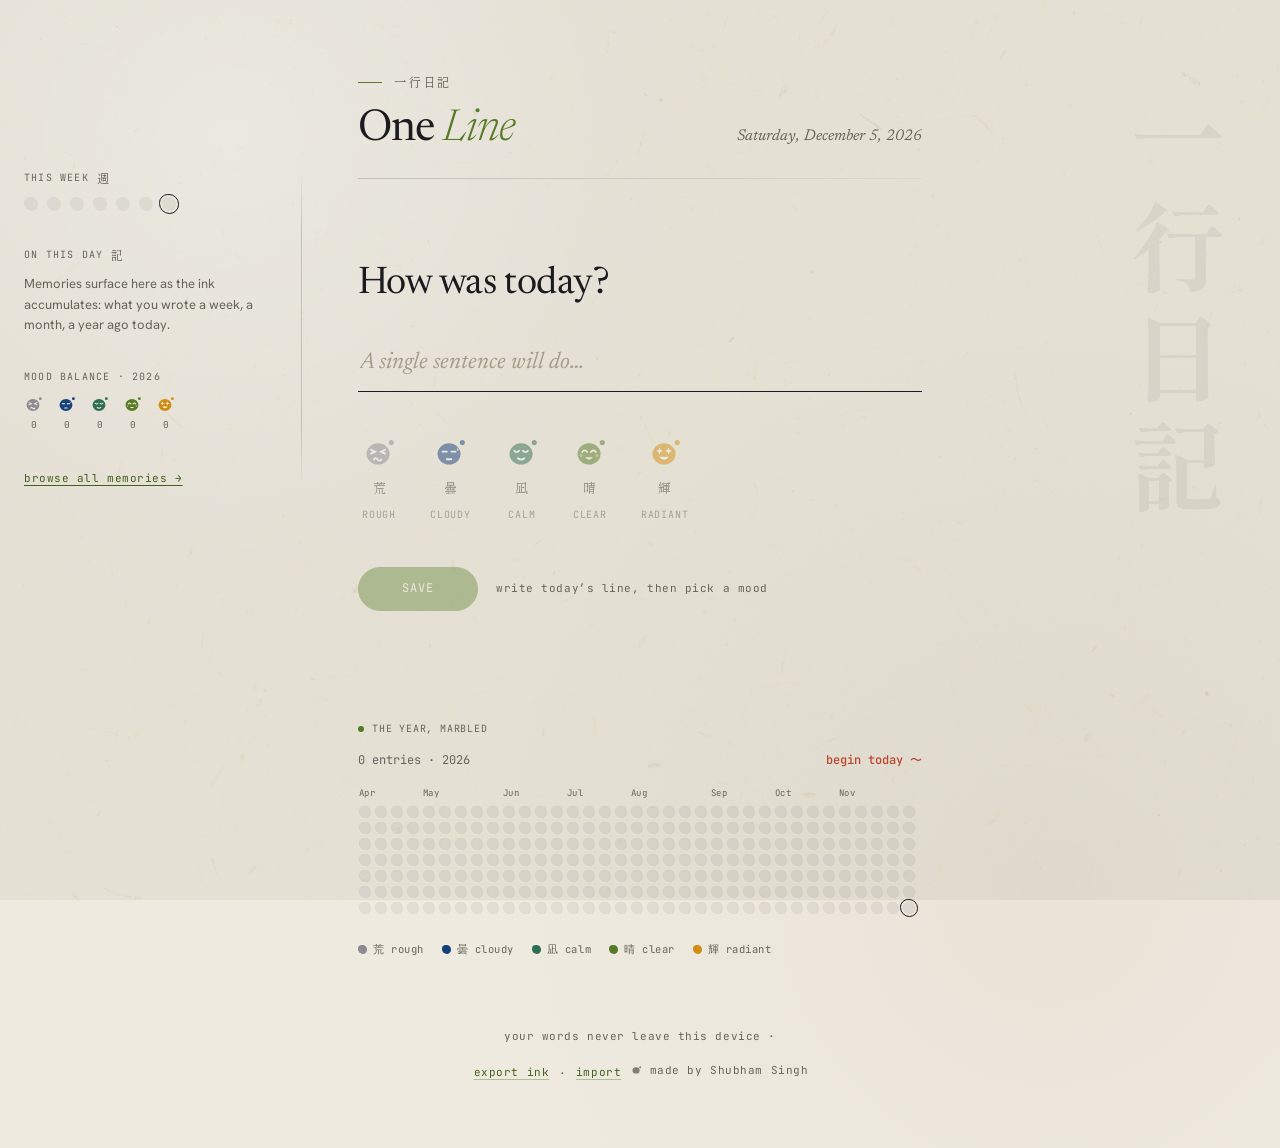
==== index.html @ 4252473b "One Line: a local-first one-sentence-a-day journal A single line and a mood per day, stored entirely" ====
<!DOCTYPE html>
<html lang="en">
<head>
<meta charset="UTF-8">
<meta name="viewport" content="width=device-width, initial-scale=1.0">
<title>One Line · 一行日記</title>
<meta name="description" content="A local-first one-sentence-a-day journal. Your words never leave this device.">
<link rel="icon" href='data:image/svg+xml,<svg xmlns="http://www.w3.org/2000/svg" viewBox="0 0 32 32"><ellipse cx="13.5" cy="17" rx="9.4" ry="8.6" fill="%231a1a1f"/><circle cx="24.5" cy="8.6" r="2.6" fill="%231a1a1f"/></svg>'>
<link rel="preconnect" href="https://fonts.googleapis.com">
<link href="https://fonts.googleapis.com/css2?family=Newsreader:ital,opsz,wght@0,6..72,300..600;1,6..72,300..600&family=Hanken+Grotesk:ital,wght@0,300..700;1,300..700&family=JetBrains+Mono:wght@400..600&display=swap" rel="stylesheet">
<link href="https://fonts.googleapis.com/css2?family=Shippori+Mincho:wght@700&text=%E4%B8%80%E8%A1%8C%E6%97%A5%E8%A8%98%E8%8D%92%E6%9B%87%E5%87%AA%E6%99%B4%E8%BC%9D&display=swap" rel="stylesheet">
<link rel="stylesheet" href="styles.css?v=5">
</head>
<body>

<div class="kanji-motif" aria-hidden="true">一行日記</div>

<main class="column">
  <div class="eyebrow"><span class="jp">一行日記</span></div>
  <div class="masthead">
    <h1 class="title">One <span class="accent">Line</span></h1>
    <div class="date" id="today-date"></div>
  </div>
  <div class="rule"></div>

  <section class="composer">
    <label class="prompt" for="entry">How was today?</label>
    <input class="entry" id="entry" maxlength="240" autocomplete="off" spellcheck="true"
           placeholder="A single sentence will do…">

    <div class="moods" id="moods" role="radiogroup" aria-label="Mood for today"></div>

    <div class="actions">
      <button class="save-btn" id="save-btn" type="button" disabled>Save</button>
      <span class="hint" id="hint">write today’s line, then pick a mood</span>
      <span class="counter" id="counter" aria-hidden="true">0 / 240</span>
    </div>

    <div class="flash today-saved" id="today-saved" hidden>
      <div class="when" id="today-saved-when"></div>
      <div class="text" id="today-saved-text"></div>
      <div>
        <button class="linklike" id="edit-today-btn" type="button">edit</button>
        <button class="linklike" id="remove-today-btn" type="button">remove</button>
      </div>
    </div>
  </section>

  <!-- Margin notes: fixed in the left margin on wide screens,
       flowing here between composer and year map on narrow ones. -->
  <aside class="margin" aria-label="Notebook margin">
    <section class="m-week">
      <div class="m-title">This week <span class="jp">週</span></div>
      <div class="week-line" id="week"></div>
    </section>

    <section class="m-flash">
      <div class="m-title">On this day <span class="jp">記</span></div>
      <div id="flashes"></div>
    </section>

    <section class="m-balance">
      <div class="m-title" id="balance-title">Mood balance</div>
      <div class="balance-line" id="balance"></div>
    </section>

    <section class="m-link">
      <a class="rail-link" href="memories.html">browse all memories →</a>
    </section>
  </aside>

  <section class="year-map">
    <div class="section-label"><span class="dot"></span> The year, marbled</div>
    <div class="stats">
      <span id="stat-entries"></span>
      <span class="streak" id="stat-streak"></span>
    </div>
    <div class="heatmap-scroll" id="heatmap-scroll">
      <div class="month-row" id="month-row" aria-hidden="true"></div>
      <div class="heatmap" id="heatmap"></div>
    </div>
    <div class="legend" id="legend"></div>
    <div class="flash day-detail" id="day-detail" hidden>
      <button class="detail-close" id="detail-close" aria-label="Close">×</button>
      <div class="when" id="detail-when"></div>
      <div class="text" id="detail-text"></div>
    </div>
  </section>

  <footer class="footer-note">
    your words never leave this device ·
    <button class="linklike" id="export-btn">export ink</button> ·
    <button class="linklike" id="import-btn">import</button>
    <input type="file" id="import-file" accept="application/json" hidden>
    <a class="byline" href="https://shusingh.github.io/" target="_blank" rel="noreferrer">
      <svg viewBox="0 0 32 32" aria-hidden="true"><ellipse cx="13.5" cy="17" rx="9.4" ry="8.6"/><circle cx="24.5" cy="8.6" r="2.6"/></svg>
      made by Shubham Singh
    </a>
  </footer>
</main>

<script src="shared.js?v=5"></script>
<script src="app.js?v=5"></script>
</body>
</html>
---- styles.css ----
:root {
  /* Suminagashi paper and traditional ink accents (shared with shusingh.github.io). */
  --paper: #efeae0;
  --sumi: #1a1a1f;
  --ai: #16407a;
  --shu: #c0432e;
  --matsuba: #2e6e52;
  --matcha: #567a26;
  --yamabuki: #cf8d12;
  --line: rgba(26, 26, 31, 0.18);
  --bg-elevated: #f7f3eb;
  --bg-elevated-2: #e6dfd3;
  --border: rgba(26, 26, 31, 0.1);
  --text-primary: var(--sumi);
  --text-secondary: #3a3833;
  --text-tertiary: #67635b;
  --accent: var(--matcha);
  --accent-strong: #435f1d;
  --font-display: 'Newsreader', Georgia, serif;
  --font-body: 'Hanken Grotesk', -apple-system, system-ui, sans-serif;
  --font-mono: 'JetBrains Mono', ui-monospace, monospace;
  --font-jp: 'Shippori Mincho', 'Hiragino Mincho ProN', 'Yu Mincho', serif;
  --mood1: #8d8a92;
  --mood2: var(--ai);
  --mood3: var(--matsuba);
  --mood4: var(--matcha);
  --mood5: var(--yamabuki);
}

* { margin: 0; padding: 0; box-sizing: border-box; }

body {
  min-height: 100vh;
  background:
    radial-gradient(circle at 18% 12%, rgba(255, 255, 255, 0.42), transparent 34%),
    radial-gradient(circle at 82% 78%, rgba(112, 88, 53, 0.045), transparent 42%),
    var(--paper);
  color: var(--text-primary);
  font-family: var(--font-body);
  font-size: 16px;
  line-height: 1.6;
  -webkit-font-smoothing: antialiased;
  overflow-x: hidden;
  position: relative;
}

/* Washi paper fibres, lifted and softened so the darkest specks don't read as dirt. */
body::before {
  content: '';
  position: fixed;
  inset: 0;
  background: url('paper-texture.jpg') center / cover no-repeat;
  opacity: 0.42;
  pointer-events: none;
  z-index: 1;
  mix-blend-mode: multiply;
  filter: brightness(1.12) contrast(0.8) saturate(0.68) blur(0.3px);
}

.kanji-motif {
  position: fixed;
  top: 90px;
  right: 26px;
  writing-mode: vertical-rl;
  font-family: var(--font-jp);
  font-weight: 700;
  font-size: clamp(56px, 8vw, 96px);
  letter-spacing: 0.14em;
  color: rgba(26, 26, 31, 0.055);
  pointer-events: none;
  user-select: none;
  z-index: 0;
}

@media (max-width: 760px) {
  .kanji-motif { display: none; }
}

::selection { background: rgba(86, 122, 38, 0.85); color: #f7f2e6; }

button { font: inherit; -webkit-tap-highlight-color: transparent; }

button:focus-visible,
input:focus-visible,
a:focus-visible {
  outline: 2px solid var(--accent);
  outline-offset: 3px;
}
.entry:focus-visible, .search:focus-visible { outline: none; }

/* ================= Layout: centred sheet + margin notes ================= */

.column {
  position: relative;
  z-index: 2;
  max-width: 620px;
  margin: 0 auto;
  padding: 72px 28px 64px;
}

/* The margin column lives in the left margin on wide screens (fixed, so the
   sheet stays truly centred and never fights it for attention) and flows
   inline between the composer and the year map on narrow ones. */
.margin {
  display: grid;
  gap: 34px;
  align-content: start;
  font-size: 14px;
}

.m-title {
  font-family: var(--font-mono);
  font-size: 10px;
  letter-spacing: 0.12em;
  text-transform: uppercase;
  color: var(--text-tertiary);
  margin-bottom: 10px;
  display: flex;
  align-items: center;
  gap: 8px;
}
.m-title .jp { font-family: var(--font-jp); font-size: 12px; letter-spacing: 0.1em; }

.week-line { display: flex; gap: 9px; align-items: center; }
.week-line i {
  width: 14px;
  height: 14px;
  border-radius: 50% 60% 55% 65%;
  background: rgba(26, 26, 31, 0.06);
}
.week-line i.today { outline: 1.5px solid var(--sumi); outline-offset: 2px; }

.quote {
  font-family: var(--font-display);
  font-style: italic;
  font-size: 15px;
  line-height: 1.5;
  color: var(--text-secondary);
}
.m-when {
  margin-top: 4px;
  font-family: var(--font-mono);
  font-size: 9.5px;
  letter-spacing: 0.1em;
  text-transform: uppercase;
  color: var(--text-tertiary);
  display: flex;
  gap: 7px;
  align-items: center;
}
.m-when svg { width: 13px; height: 13px; flex: none; }
.m-entry + .m-entry { margin-top: 16px; }
.m-empty {
  font-size: 13px;
  line-height: 1.55;
  color: var(--text-tertiary);
}

.balance-line { display: flex; gap: 14px; flex-wrap: wrap; }
.balance-line > span {
  display: grid;
  justify-items: center;
  gap: 3px;
  font-family: var(--font-mono);
  font-size: 9.5px;
  color: var(--text-tertiary);
}
.balance-line svg { width: 19px; height: 19px; }

.rail-link {
  display: inline-flex;
  color: var(--accent-strong);
  font-family: var(--font-mono);
  font-size: 11px;
  letter-spacing: 0.05em;
  text-decoration: underline;
  text-underline-offset: 3px;
}

@media (min-width: 1150px) {
  .margin {
    position: fixed;
    top: 168px;
    left: max(24px, calc(50vw - 618px));
    width: 240px;
    z-index: 2;
  }
  /* A hairline that fades at both ends separates margin from sheet. */
  .margin::after {
    content: '';
    position: absolute;
    top: 4px;
    bottom: 4px;
    right: -38px;
    width: 1px;
    background: linear-gradient(180deg, transparent, var(--line) 18%, var(--line) 82%, transparent);
  }
}

@media (max-width: 1149.98px) {
  .margin {
    margin-top: 84px;
    grid-template-columns: 1fr auto;
    gap: 28px 32px;
    align-items: start;
  }
  .m-flash { grid-column: 1 / -1; }
  .m-link { grid-column: 1 / -1; }
}

/* ================= Header ================= */

.eyebrow {
  font-family: var(--font-mono);
  font-size: 12.5px;
  letter-spacing: 0.05em;
  color: var(--accent);
  display: flex;
  align-items: center;
  gap: 12px;
  margin-bottom: 16px;
}
.eyebrow::before { content: ''; width: 24px; height: 1px; background: var(--accent); }
.eyebrow .jp { color: var(--text-tertiary); font-family: var(--font-jp); letter-spacing: 0.1em; }

.masthead {
  display: flex;
  align-items: baseline;
  justify-content: space-between;
  gap: 16px;
  flex-wrap: wrap;
}
.title {
  font-family: var(--font-display);
  font-weight: 400;
  font-size: clamp(38px, 5.4vw, 44px);
  line-height: 1;
  letter-spacing: -0.02em;
}
.title .accent { font-style: italic; font-weight: 300; color: var(--accent); }
.date {
  font-family: var(--font-display);
  font-style: italic;
  font-size: 15.5px;
  color: var(--text-tertiary);
  white-space: nowrap;
}

.rule {
  height: 1px;
  background: linear-gradient(90deg, var(--line), rgba(26, 26, 31, 0.04));
  margin: 26px 0 0;
}

/* ================= Composer: the room's centrepiece ================= */

.composer { margin-top: 84px; }

.prompt {
  display: block;
  font-family: var(--font-display);
  font-weight: 400;
  font-size: clamp(30px, 4.6vw, 38px);
  line-height: 1.12;
  letter-spacing: -0.015em;
  margin-bottom: 34px;
}

.entry {
  width: 100%;
  border: none;
  border-bottom: 1.5px solid var(--line);
  background: transparent;
  font-family: var(--font-display);
  font-style: italic;
  font-size: 23px;
  line-height: 1.45;
  color: var(--text-primary);
  padding: 6px 2px 12px;
  outline: none;
  transition: border-color 0.25s ease;
}
.entry::placeholder { color: #a49b8a; }
.entry:focus { border-color: var(--sumi); }

.moods { display: flex; gap: 26px; margin-top: 40px; align-items: flex-end; flex-wrap: wrap; }

.moods button {
  background: none;
  border: none;
  cursor: pointer;
  display: grid;
  justify-items: center;
  gap: 8px;
  padding: 4px;
  opacity: 0.5;
  transform: scale(1);
  transition: all 0.2s cubic-bezier(0.34, 1.56, 0.64, 1);
}
.moods button:hover { opacity: 0.85; transform: scale(1.07); }
.moods button.sel { opacity: 1; transform: scale(1.13); }
.moods button svg { width: 34px; height: 34px; }
.moods .jp-name { font-family: var(--font-jp); font-size: 13px; color: var(--text-secondary); }
.moods .name {
  font-family: var(--font-mono);
  font-size: 10px;
  letter-spacing: 0.08em;
  text-transform: uppercase;
  color: var(--text-tertiary);
}
.moods button.sel .name { color: var(--text-primary); }

/* A saved mood blooms briefly, like ink meeting water. */
@keyframes bloom {
  0% { transform: scale(1.13); }
  45% { transform: scale(1.42); }
  100% { transform: scale(1.13); }
}
.moods button.bloom svg { animation: bloom 0.45s ease; }

.actions { display: flex; align-items: center; gap: 18px; margin-top: 40px; }
.save-btn {
  min-width: 120px;
  min-height: 44px;
  border: 1px solid var(--accent);
  border-radius: 999px;
  background: var(--accent);
  color: #f7f2e6;
  cursor: pointer;
  font-family: var(--font-mono);
  font-size: 12px;
  letter-spacing: 0.1em;
  text-transform: uppercase;
  transition: background 0.2s ease, opacity 0.2s ease, transform 0.2s ease;
}
.save-btn:hover:not(:disabled) { background: var(--accent-strong); transform: translateY(-1px); }
.save-btn:disabled { opacity: 0.38; cursor: default; }

.hint {
  font-family: var(--font-mono);
  font-size: 11px;
  letter-spacing: 0.05em;
  color: var(--text-tertiary);
  user-select: none;
  transition: color 0.3s ease;
}
.hint.saved { color: var(--accent-strong); }

.counter {
  font-family: var(--font-mono);
  font-size: 11px;
  color: var(--text-tertiary);
  margin-left: auto;
  visibility: hidden;
}
.counter.show { visibility: visible; }
.counter.near { color: var(--shu); }

/* ================= Cards ================= */

.flash {
  background: var(--bg-elevated);
  border: 1px solid var(--border);
  border-radius: 8px;
  padding: 16px 18px;
  position: relative;
}
.flash + .flash { margin-top: 10px; }
.flash .when {
  font-family: var(--font-mono);
  font-size: 10px;
  letter-spacing: 0.08em;
  text-transform: uppercase;
  color: var(--text-tertiary);
  margin-bottom: 7px;
  display: flex;
  align-items: center;
  gap: 8px;
}
.flash .when svg { width: 15px; height: 15px; flex: none; }
.flash .mood-dot {
  width: 7px;
  height: 7px;
  border-radius: 50% 60% 55% 50%;
  display: inline-block;
  flex-shrink: 0;
}
.flash .text {
  font-family: var(--font-display);
  font-style: italic;
  font-size: 16.5px;
  color: var(--text-primary);
}
.flash .text::before { content: '\201C'; color: var(--text-tertiary); }
.flash .text::after { content: '\201D'; color: var(--text-tertiary); }
.flash.empty-note .text::before, .flash.empty-note .text::after { content: ''; }
.flash.empty-note .text { color: var(--text-tertiary); font-size: 14px; font-style: normal; font-family: var(--font-body); }

.today-saved { margin-top: 46px; background: rgba(247, 243, 235, 0.74); }
.today-saved .text { font-size: 17px; }
.today-saved .linklike { margin-top: 12px; margin-right: 14px; padding: 0; }

/* ================= The year, marbled ================= */

.year-map { margin-top: 110px; }

.section-label {
  font-family: var(--font-mono);
  font-size: 10px;
  letter-spacing: 0.08em;
  text-transform: uppercase;
  color: var(--text-tertiary);
  display: flex;
  align-items: center;
  gap: 8px;
  margin-bottom: 14px;
}
.section-label .dot { width: 6px; height: 6px; border-radius: 50%; background: var(--accent); }

.stats {
  display: flex;
  justify-content: space-between;
  align-items: baseline;
  margin-bottom: 14px;
  font-family: var(--font-mono);
  font-size: 12px;
  color: var(--text-tertiary);
  gap: 12px;
}
.stats .streak { color: var(--shu); font-weight: 500; }

.heatmap-scroll {
  overflow-x: auto;
  padding: 2px 2px 10px;
  scrollbar-color: rgba(86, 122, 38, 0.28) rgba(26, 26, 31, 0.04);
  scrollbar-width: thin;
}

.month-row {
  display: grid;
  grid-auto-flow: column;
  gap: 4px;
  width: max-content;
  margin-bottom: 6px;
  padding-right: 5px;
}
.month-row span {
  width: 12px;
  font-family: var(--font-mono);
  font-size: 9px;
  letter-spacing: 0.04em;
  color: var(--text-tertiary);
  overflow: visible;
  white-space: nowrap;
}

.heatmap {
  display: grid;
  grid-template-rows: repeat(7, 1fr);
  grid-auto-flow: column;
  gap: 4px;
  width: max-content;
  padding-right: 5px;
  padding-bottom: 3px;
}

/* Ink droplets on water: irregular circles, coloured by mood. */
.cell {
  width: 12px;
  height: 12px;
  border-radius: 50% 60% 55% 65%;
  background: rgba(26, 26, 31, 0.055);
  box-shadow: inset 0 0 0 1px rgba(26, 26, 31, 0.025);
  transition: transform 0.15s ease;
}
.cell.filled { cursor: pointer; }
.cell.filled:hover { transform: scale(1.35); }
.cell.future { background: transparent; box-shadow: none; }
.m1 { background: var(--mood1) !important; }
.m2 { background: var(--mood2) !important; }
.m3 { background: var(--mood3) !important; }
.m4 { background: var(--mood4) !important; }
.m5 { background: var(--mood5) !important; }
.cell.today { outline: 1.5px solid var(--sumi); outline-offset: 2px; }

.legend {
  display: flex;
  gap: 18px;
  margin-top: 14px;
  flex-wrap: wrap;
  font-family: var(--font-mono);
  font-size: 10.5px;
  letter-spacing: 0.05em;
  color: var(--text-tertiary);
}
.legend span { display: flex; align-items: center; gap: 6px; }
.legend i { width: 9px; height: 9px; border-radius: 50% 60% 55% 65%; display: inline-block; }

.day-detail { margin-top: 18px; }
.detail-close {
  position: absolute;
  top: 8px;
  right: 12px;
  background: none;
  border: none;
  cursor: pointer;
  color: var(--text-tertiary);
  font-size: 18px;
  line-height: 1;
  padding: 4px;
}
.detail-close:hover { color: var(--text-primary); }

/* ================= Footer ================= */

.footer-note {
  margin-top: 70px;
  text-align: center;
  font-family: var(--font-mono);
  font-size: 11px;
  letter-spacing: 0.05em;
  color: var(--text-tertiary);
  text-wrap: balance;
}
.linklike {
  background: none;
  border: none;
  cursor: pointer;
  font-family: var(--font-mono);
  font-size: 11px;
  letter-spacing: 0.05em;
  color: var(--accent-strong);
  text-decoration: underline;
  text-underline-offset: 3px;
  text-decoration-color: rgba(86, 122, 38, 0.4);
  padding: 2px;
}
.linklike:hover { text-decoration-color: var(--accent-strong); }

/* Maker's mark */
.byline {
  display: inline-flex;
  align-items: center;
  gap: 7px;
  margin-top: 16px;
  font-family: var(--font-mono);
  font-size: 11px;
  letter-spacing: 0.05em;
  color: var(--text-tertiary);
  text-decoration: none;
  transition: color 0.2s ease;
}
.byline svg { width: 12px; height: 12px; fill: currentColor; opacity: 0.8; }
.byline:hover { color: var(--accent-strong); }

/* ================= Memory Archive page ================= */

.page {
  position: relative;
  z-index: 2;
  width: min(1120px, calc(100vw - 40px));
  margin: 0 auto;
  padding: 54px 0 64px;
}
.topbar {
  display: flex;
  justify-content: space-between;
  gap: 24px;
  align-items: flex-start;
  margin-bottom: 30px;
}
.topbar .title { font-size: clamp(40px, 6vw, 60px); }
.today-link {
  border: 1px solid rgba(86, 122, 38, 0.26);
  border-radius: 999px;
  background: rgba(247, 243, 235, 0.72);
  color: var(--accent-strong);
  text-decoration: none;
  font-family: var(--font-mono);
  font-size: 11px;
  letter-spacing: 0.08em;
  text-transform: uppercase;
  padding: 9px 13px;
  white-space: nowrap;
}

.archive-grid {
  display: grid;
  grid-template-columns: 190px minmax(0, 1fr) 330px;
  gap: 22px;
  align-items: start;
}
.archive-panel {
  background: rgba(247, 243, 235, 0.68);
  border: 1px solid var(--border);
  border-radius: 8px;
}
.archive-rail { position: sticky; top: 22px; padding: 16px; }
.rail-title, .section-title {
  font-family: var(--font-mono);
  font-size: 10px;
  letter-spacing: 0.08em;
  text-transform: uppercase;
  color: var(--text-tertiary);
}
.year-stack { display: grid; gap: 7px; margin: 12px 0 20px; }
.year-btn, .month-btn {
  border: 1px solid transparent;
  background: transparent;
  color: var(--text-secondary);
  cursor: pointer;
}
.year-btn {
  display: flex;
  justify-content: space-between;
  padding: 8px 9px;
  border-radius: 6px;
  font-family: var(--font-mono);
  font-size: 12px;
}
.year-btn.active {
  border-color: rgba(86, 122, 38, 0.24);
  background: rgba(86, 122, 38, 0.08);
  color: var(--accent-strong);
}
.month-list { display: grid; grid-template-columns: repeat(3, 1fr); gap: 6px; margin-top: 12px; }
.month-btn {
  min-height: 31px;
  border-radius: 999px;
  text-align: center;
  font-family: var(--font-mono);
  font-size: 10px;
  letter-spacing: 0.04em;
}
.month-btn.active { background: var(--sumi); color: #f7f2e6; }
.month-btn:disabled { opacity: 0.35; cursor: default; }

.toolbar {
  display: grid;
  grid-template-columns: minmax(0, 1fr) auto;
  gap: 14px;
  align-items: center;
  margin-bottom: 16px;
}
.search {
  width: 100%;
  min-height: 42px;
  border: none;
  border-bottom: 1.5px solid var(--line);
  background: transparent;
  color: var(--sumi);
  font-family: var(--font-display);
  font-style: italic;
  font-size: 20px;
  outline: none;
  padding: 4px 2px 9px;
}
.search::placeholder { color: #a49b8a; }
.search:focus { border-color: var(--sumi); }
.mood-filter { display: flex; gap: 8px; align-items: center; flex-wrap: wrap; }
.mood-btn {
  display: grid;
  place-items: center;
  width: 32px;
  height: 32px;
  border-radius: 50%;
  border: 1px solid rgba(26, 26, 31, 0.08);
  background: rgba(247, 243, 235, 0.56);
  opacity: 0.62;
  cursor: pointer;
  transition: all 0.15s ease;
}
.mood-btn:hover { opacity: 0.9; }
.mood-btn.active { opacity: 1; outline: 1.5px solid var(--sumi); outline-offset: 2px; }
.mood-btn svg { width: 20px; height: 20px; }
.mood-btn .all {
  font-family: var(--font-mono);
  font-size: 9px;
  letter-spacing: 0.04em;
  color: var(--text-secondary);
}

.memory-stream { display: grid; gap: 12px; }
.month-heading {
  display: flex;
  justify-content: space-between;
  gap: 16px;
  align-items: baseline;
  margin: 10px 0 2px;
}
.month-heading h2 { font-family: var(--font-display); font-weight: 400; font-size: 26px; }
.month-heading span { font-family: var(--font-mono); font-size: 11px; color: var(--text-tertiary); }
.memory-card {
  display: grid;
  grid-template-columns: 72px minmax(0, 1fr);
  gap: 16px;
  width: 100%;
  padding: 15px 16px;
  border: 1px solid var(--border);
  border-radius: 8px;
  background: rgba(247, 243, 235, 0.68);
  color: inherit;
  cursor: pointer;
  text-align: left;
  transition: border-color 0.2s ease, background 0.2s ease, transform 0.2s ease;
}
.memory-card:hover, .memory-card.active { background: rgba(247, 243, 235, 0.9); border-color: rgba(86, 122, 38, 0.34); }
.memory-card.active { transform: translateX(2px); }
.date-block { font-family: var(--font-mono); color: var(--text-tertiary); }
.date-block .big-day {
  display: block;
  font-size: 28px;
  line-height: 1;
  color: var(--sumi);
  font-family: var(--font-display);
}
.date-block .weekday {
  display: block;
  margin-top: 5px;
  font-size: 10px;
  letter-spacing: 0.08em;
  text-transform: uppercase;
}
.memory-copy { display: grid; gap: 8px; }
.memory-meta {
  display: flex;
  gap: 8px;
  align-items: center;
  font-family: var(--font-mono);
  font-size: 10px;
  letter-spacing: 0.08em;
  text-transform: uppercase;
  color: var(--text-tertiary);
}
.memory-meta svg { width: 15px; height: 15px; flex: none; }
.memory-text {
  font-family: var(--font-display);
  font-style: italic;
  font-size: 18px;
  line-height: 1.42;
}
.archive-empty {
  padding: 30px;
  border: 1px dashed var(--border);
  border-radius: 8px;
  font-family: var(--font-mono);
  font-size: 12px;
  color: var(--text-tertiary);
  text-align: center;
}

.pager {
  display: flex;
  justify-content: center;
  align-items: center;
  gap: 20px;
  margin-top: 26px;
  font-family: var(--font-mono);
  font-size: 11.5px;
  color: var(--text-tertiary);
}
.pager button {
  border: 1px solid var(--border);
  border-radius: 999px;
  background: rgba(247, 243, 235, 0.72);
  color: var(--accent-strong);
  cursor: pointer;
  padding: 8px 16px;
  font-family: var(--font-mono);
  font-size: 11px;
  letter-spacing: 0.06em;
  transition: border-color 0.2s ease, background 0.2s ease;
}
.pager button:hover:not(:disabled) { border-color: rgba(86, 122, 38, 0.4); background: rgba(247, 243, 235, 0.95); }
.pager button:disabled { opacity: 0.35; cursor: default; }
.pager .leaf { font-family: var(--font-jp); color: var(--text-tertiary); }

.detail { position: sticky; top: 22px; overflow: hidden; }
.detail-hero {
  min-height: 250px;
  padding: 24px;
  display: grid;
  align-content: space-between;
  background:
    radial-gradient(circle at 72% 18%, rgba(86, 122, 38, 0.14), transparent 30%),
    radial-gradient(circle at 20% 80%, rgba(22, 64, 122, 0.09), transparent 34%),
    rgba(247, 243, 235, 0.82);
}
.detail-date {
  font-family: var(--font-mono);
  font-size: 11px;
  letter-spacing: 0.08em;
  text-transform: uppercase;
  color: var(--text-tertiary);
}
.detail-line {
  margin: 24px 0;
  font-family: var(--font-display);
  font-size: 30px;
  font-style: italic;
  line-height: 1.15;
  letter-spacing: -0.01em;
  overflow-wrap: break-word;
}
.detail-mood {
  display: flex;
  align-items: center;
  gap: 9px;
  font-family: var(--font-mono);
  font-size: 11px;
  letter-spacing: 0.08em;
  text-transform: uppercase;
  color: var(--text-secondary);
}
.detail-mood svg { width: 22px; height: 22px; }
.mini-calendar { padding: 18px 20px 20px; border-top: 1px solid var(--border); }
.calendar-grid { display: grid; grid-template-columns: repeat(7, 1fr); gap: 7px; margin-top: 14px; }
.calendar-day {
  aspect-ratio: 1;
  border-radius: 50% 60% 55% 65%;
  background: rgba(26, 26, 31, 0.055);
  border: 0;
}
.calendar-day.has { cursor: pointer; }
.calendar-day.sel { outline: 1.5px solid var(--sumi); outline-offset: 2px; }
.insight-row { display: grid; grid-template-columns: repeat(3, 1fr); gap: 10px; margin-top: 22px; }
.insight {
  padding: 12px;
  border-radius: 8px;
  border: 1px solid var(--border);
  background: rgba(247, 243, 235, 0.58);
}
.insight b {
  display: block;
  font-family: var(--font-display);
  font-size: 26px;
  font-weight: 400;
  line-height: 1;
}
.insight .jp-big { font-family: var(--font-jp); }
.insight span {
  display: block;
  margin-top: 6px;
  font-family: var(--font-mono);
  font-size: 9px;
  letter-spacing: 0.08em;
  text-transform: uppercase;
  color: var(--text-tertiary);
}

/* ================= Motion & responsive ================= */

@media (prefers-reduced-motion: reduce) {
  .moods button, .cell, .moods button.bloom svg { transition: none; animation: none; }
}

@media (max-width: 980px) {
  .archive-grid { grid-template-columns: 160px minmax(0, 1fr); }
  .detail { grid-column: 1 / -1; position: static; }
}

@media (max-width: 820px) {
  .column { padding-top: 48px; }
  .composer { margin-top: 56px; }
  .moods { gap: 14px; justify-content: space-between; }
  .moods button { min-width: 48px; }
  .margin { margin-top: 64px; }
  .year-map { margin-top: 72px; }
  .actions { flex-wrap: wrap; }
}

@media (max-width: 720px) {
  .page { width: calc(100vw - 36px); padding-top: 40px; }
  .topbar { display: grid; }
  .today-link { justify-self: start; }
  .archive-grid { grid-template-columns: 1fr; }
  .archive-rail { position: static; }
  .toolbar { grid-template-columns: 1fr; }
  .memory-card { grid-template-columns: 58px minmax(0, 1fr); padding: 14px; }
  .detail-line { font-size: 26px; }
}

@media (max-width: 520px) {
  .prompt { font-size: 27px; }
  .save-btn { min-width: 100px; }
  .stats { align-items: flex-start; }
  .legend { gap: 12px 16px; }
  .footer-note { max-width: 30ch; margin-inline: auto; line-height: 1.8; }
}
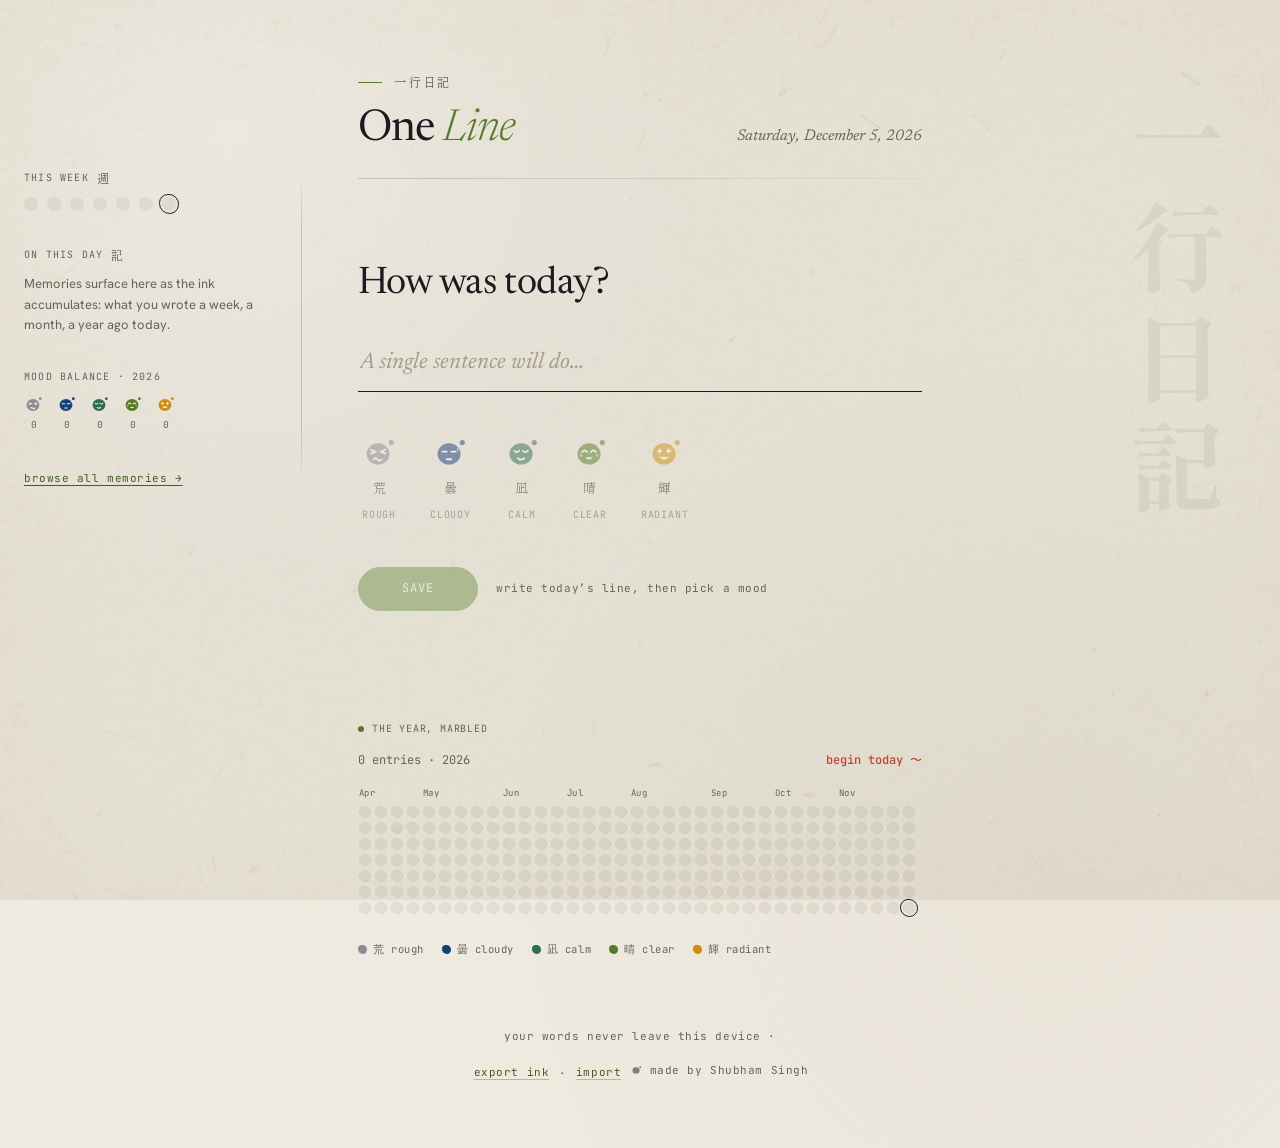
==== commit 90685024: "Add the missing paper vignette from the portfolio's texture recipe The portfolio's washi overlay car" ====
--- a/index.html
+++ b/index.html
@@ -9,7 +9,7 @@
 <link rel="preconnect" href="https://fonts.googleapis.com">
 <link href="https://fonts.googleapis.com/css2?family=Newsreader:ital,opsz,wght@0,6..72,300..600;1,6..72,300..600&family=Hanken+Grotesk:ital,wght@0,300..700;1,300..700&family=JetBrains+Mono:wght@400..600&display=swap" rel="stylesheet">
 <link href="https://fonts.googleapis.com/css2?family=Shippori+Mincho:wght@700&text=%E4%B8%80%E8%A1%8C%E6%97%A5%E8%A8%98%E8%8D%92%E6%9B%87%E5%87%AA%E6%99%B4%E8%BC%9D&display=swap" rel="stylesheet">
-<link rel="stylesheet" href="styles.css?v=5">
+<link rel="stylesheet" href="styles.css?v=7">
 </head>
 <body>
 
@@ -99,7 +99,7 @@
   </footer>
 </main>
 
-<script src="shared.js?v=5"></script>
-<script src="app.js?v=5"></script>
+<script src="shared.js?v=7"></script>
+<script src="app.js?v=7"></script>
 </body>
 </html>
--- a/styles.css
+++ b/styles.css
@@ -29,6 +29,9 @@
 
 * { margin: 0; padding: 0; box-sizing: border-box; }
 
+/* The hidden attribute must win over display rules like .archive-grid's grid. */
+[hidden] { display: none !important; }
+
 body {
   min-height: 100vh;
   background:
@@ -55,6 +58,9 @@
   z-index: 1;
   mix-blend-mode: multiply;
   filter: brightness(1.12) contrast(0.8) saturate(0.68) blur(0.3px);
+  /* Warm vignette: real paper darkens toward its edges. Without this the
+     sheet reads as a flat scan rather than a lit page. */
+  box-shadow: inset 0 0 200px rgba(76, 59, 36, 0.14);
 }
 
 .kanji-motif {
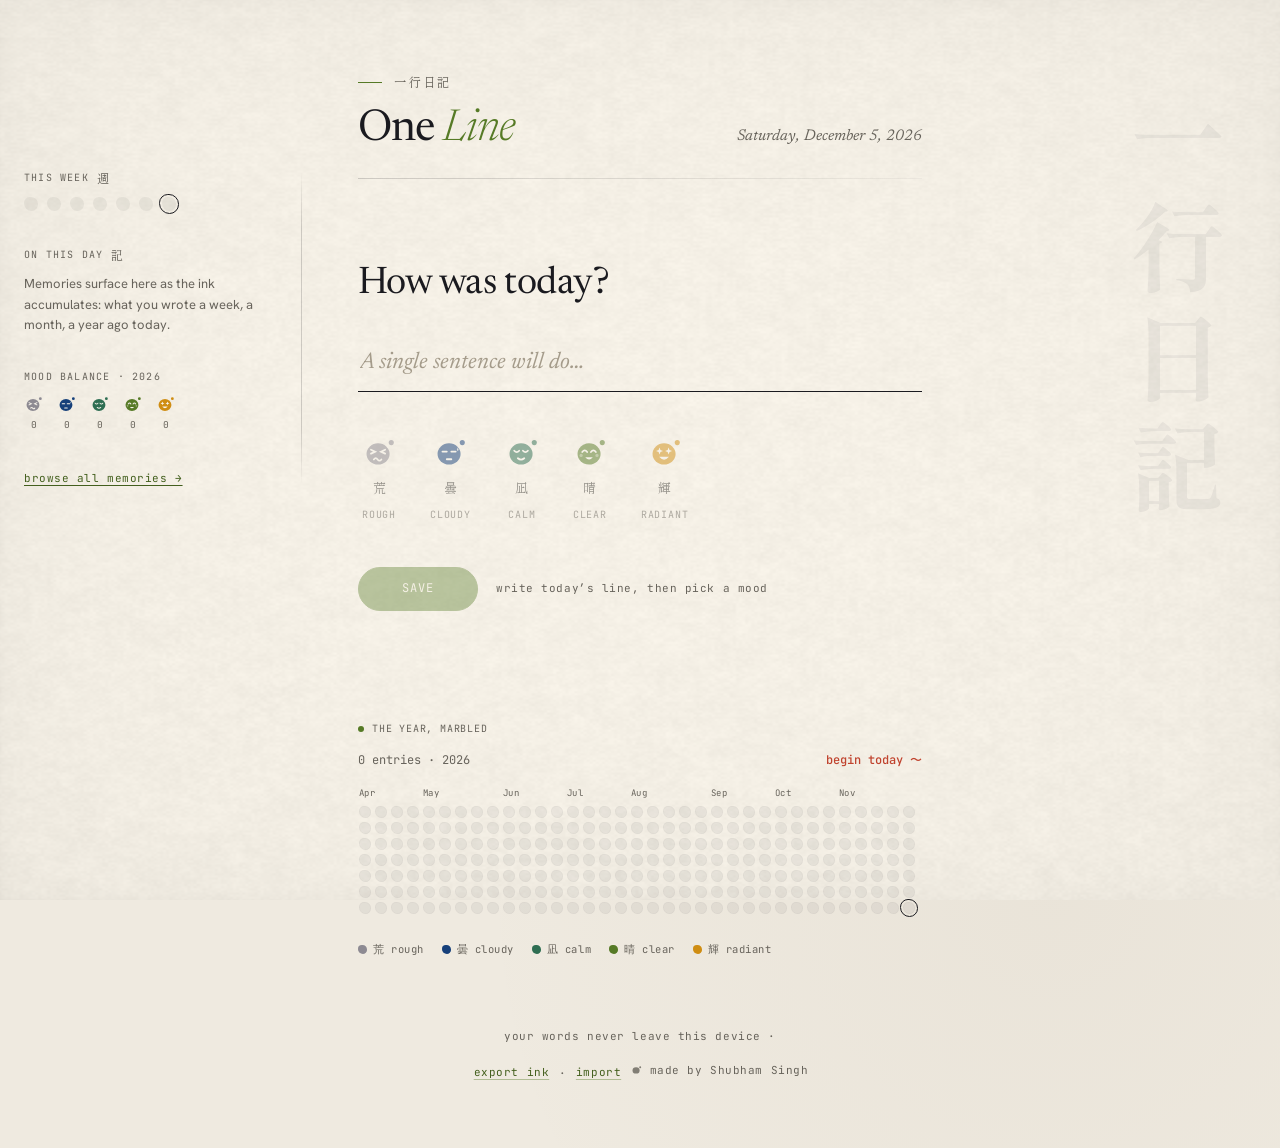
==== commit 68516836: "Render paper procedurally, ported from the portfolio's display shader The portfolio's paper feel nev" ====
--- a/index.html
+++ b/index.html
@@ -9,7 +9,7 @@
 <link rel="preconnect" href="https://fonts.googleapis.com">
 <link href="https://fonts.googleapis.com/css2?family=Newsreader:ital,opsz,wght@0,6..72,300..600;1,6..72,300..600&family=Hanken+Grotesk:ital,wght@0,300..700;1,300..700&family=JetBrains+Mono:wght@400..600&display=swap" rel="stylesheet">
 <link href="https://fonts.googleapis.com/css2?family=Shippori+Mincho:wght@700&text=%E4%B8%80%E8%A1%8C%E6%97%A5%E8%A8%98%E8%8D%92%E6%9B%87%E5%87%AA%E6%99%B4%E8%BC%9D&display=swap" rel="stylesheet">
-<link rel="stylesheet" href="styles.css?v=7">
+<link rel="stylesheet" href="styles.css?v=8">
 </head>
 <body>
 
@@ -99,7 +99,8 @@
   </footer>
 </main>
 
-<script src="shared.js?v=7"></script>
-<script src="app.js?v=7"></script>
+<script src="paper.js?v=8"></script>
+<script src="shared.js?v=8"></script>
+<script src="app.js?v=8"></script>
 </body>
 </html>
--- a/styles.css
+++ b/styles.css
@@ -63,6 +63,19 @@
   box-shadow: inset 0 0 200px rgba(76, 59, 36, 0.14);
 }
 
+/* Procedural washi from paper.js: an opaque canvas that IS the background,
+   exactly as on the portfolio. The CSS photo overlay below stays as the
+   fallback for browsers without WebGL. */
+.paper-canvas {
+  position: fixed;
+  inset: 0;
+  width: 100%;
+  height: 100%;
+  z-index: 0;
+  pointer-events: none;
+}
+body.paper-canvas-active::before { display: none; }
+
 .kanji-motif {
   position: fixed;
   top: 90px;
@@ -75,7 +88,7 @@
   color: rgba(26, 26, 31, 0.055);
   pointer-events: none;
   user-select: none;
-  z-index: 0;
+  z-index: 1;
 }
 
 @media (max-width: 760px) {
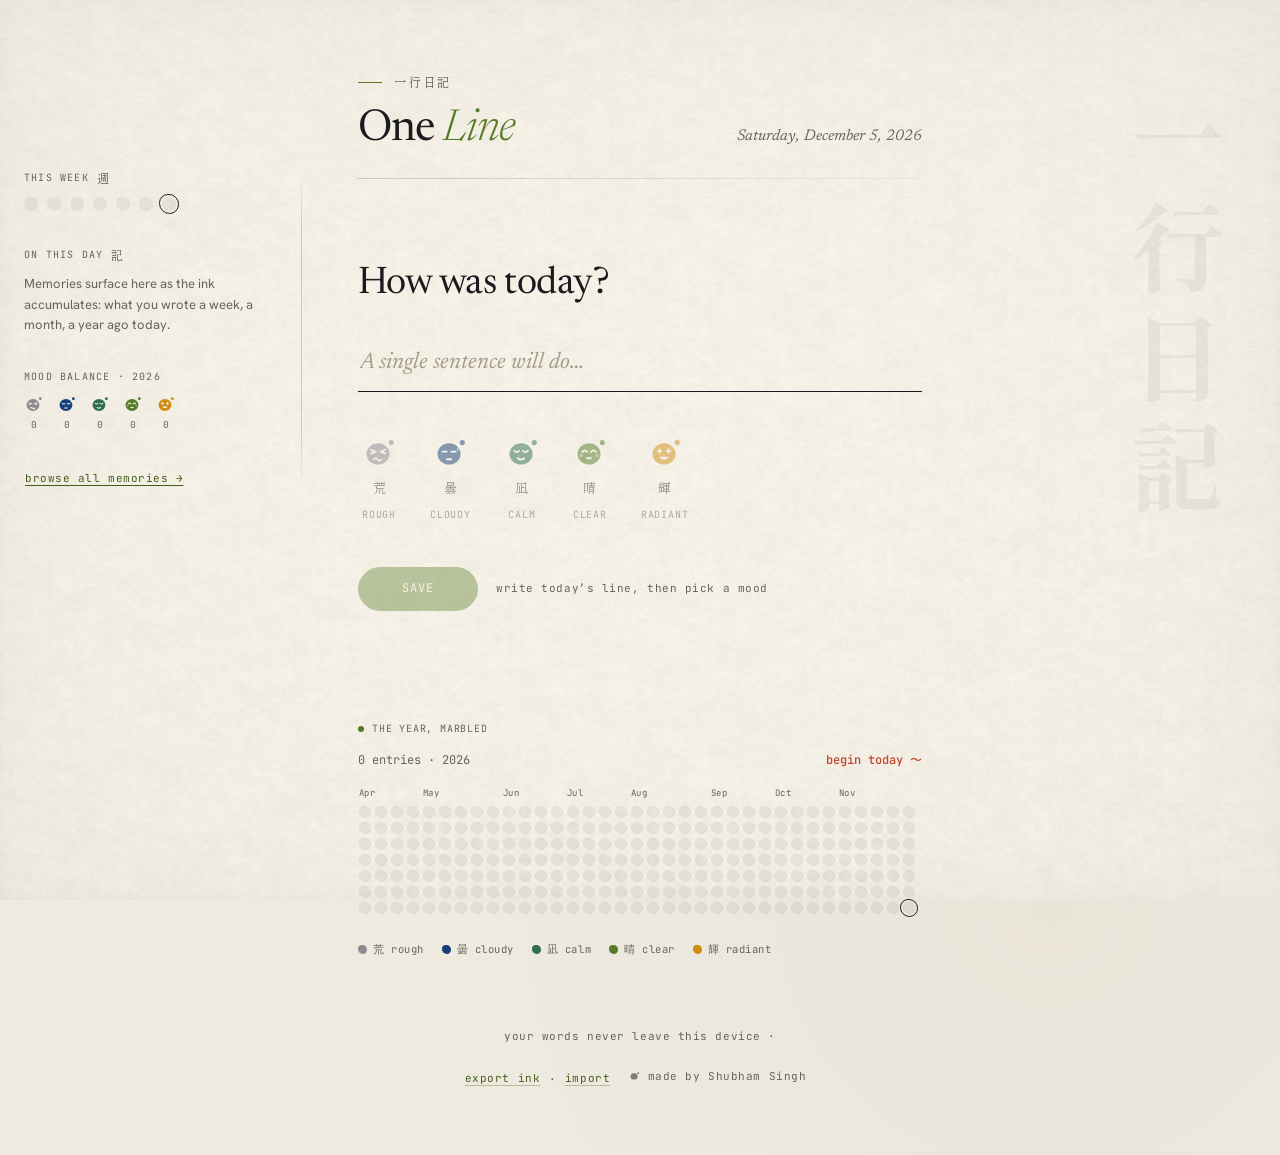
==== commit 9d1d9259: "Port the kentō cursor and paper-pill link hovers from the portfolio The pointer becomes a fine ink d" ====
--- a/index.html
+++ b/index.html
@@ -9,7 +9,7 @@
 <link rel="preconnect" href="https://fonts.googleapis.com">
 <link href="https://fonts.googleapis.com/css2?family=Newsreader:ital,opsz,wght@0,6..72,300..600;1,6..72,300..600&family=Hanken+Grotesk:ital,wght@0,300..700;1,300..700&family=JetBrains+Mono:wght@400..600&display=swap" rel="stylesheet">
 <link href="https://fonts.googleapis.com/css2?family=Shippori+Mincho:wght@700&text=%E4%B8%80%E8%A1%8C%E6%97%A5%E8%A8%98%E8%8D%92%E6%9B%87%E5%87%AA%E6%99%B4%E8%BC%9D&display=swap" rel="stylesheet">
-<link rel="stylesheet" href="styles.css?v=8">
+<link rel="stylesheet" href="styles.css?v=10">
 </head>
 <body>
 
@@ -99,8 +99,9 @@
   </footer>
 </main>
 
-<script src="paper.js?v=8"></script>
-<script src="shared.js?v=8"></script>
-<script src="app.js?v=8"></script>
+<script src="paper.js?v=10"></script>
+<script src="cursor.js?v=10"></script>
+<script src="shared.js?v=10"></script>
+<script src="app.js?v=10"></script>
 </body>
 </html>
--- a/styles.css
+++ b/styles.css
@@ -47,25 +47,9 @@
   position: relative;
 }
 
-/* Washi paper fibres, lifted and softened so the darkest specks don't read as dirt. */
-body::before {
-  content: '';
-  position: fixed;
-  inset: 0;
-  background: url('paper-texture.jpg') center / cover no-repeat;
-  opacity: 0.42;
-  pointer-events: none;
-  z-index: 1;
-  mix-blend-mode: multiply;
-  filter: brightness(1.12) contrast(0.8) saturate(0.68) blur(0.3px);
-  /* Warm vignette: real paper darkens toward its edges. Without this the
-     sheet reads as a flat scan rather than a lit page. */
-  box-shadow: inset 0 0 200px rgba(76, 59, 36, 0.14);
-}
-
 /* Procedural washi from paper.js: an opaque canvas that IS the background,
-   exactly as on the portfolio. The CSS photo overlay below stays as the
-   fallback for browsers without WebGL. */
+   exactly as on the portfolio. Without WebGL the page falls back to the
+   plain paper colour and washes above. */
 .paper-canvas {
   position: fixed;
   inset: 0;
@@ -74,7 +58,6 @@
   z-index: 0;
   pointer-events: none;
 }
-body.paper-canvas-active::before { display: none; }
 
 .kanji-motif {
   position: fixed;
@@ -194,6 +177,19 @@
   letter-spacing: 0.05em;
   text-decoration: underline;
   text-underline-offset: 3px;
+  border: 1px solid transparent;
+  border-radius: 6px;
+  padding: 5px 9px;
+  margin: -5px -9px;
+  transition:
+    color 0.2s ease,
+    background-color 0.2s ease,
+    border-color 0.2s ease;
+}
+.rail-link:hover,
+.rail-link:focus-visible {
+  background: var(--bg-elevated);
+  border-color: var(--line);
 }
 
 @media (min-width: 1150px) {
@@ -417,7 +413,7 @@
 
 .today-saved { margin-top: 46px; background: rgba(247, 243, 235, 0.74); }
 .today-saved .text { font-size: 17px; }
-.today-saved .linklike { margin-top: 12px; margin-right: 14px; padding: 0; }
+.today-saved .linklike { margin-top: 7px; margin-right: 6px; }
 
 /* ================= The year, marbled ================= */
 
@@ -541,9 +537,14 @@
   color: var(--text-tertiary);
   text-wrap: balance;
 }
+/* Links sit flush with the text, then grow an opaque paper pill on hover,
+   like the nav links on the portfolio. Negative margins offset the padding
+   so nothing shifts when the pill appears. */
 .linklike {
+  display: inline-block;
   background: none;
-  border: none;
+  border: 1px solid transparent;
+  border-radius: 6px;
   cursor: pointer;
   font-family: var(--font-mono);
   font-size: 11px;
@@ -552,9 +553,21 @@
   text-decoration: underline;
   text-underline-offset: 3px;
   text-decoration-color: rgba(86, 122, 38, 0.4);
-  padding: 2px;
-}
-.linklike:hover { text-decoration-color: var(--accent-strong); }
+  padding: 5px 9px;
+  margin: -5px -9px;
+  transition:
+    color 0.2s ease,
+    background-color 0.2s ease,
+    border-color 0.2s ease,
+    text-decoration-color 0.2s ease;
+}
+.linklike:hover,
+.linklike:focus-visible {
+  color: var(--accent-strong);
+  background: var(--bg-elevated);
+  border-color: var(--line);
+  text-decoration-color: var(--accent-strong);
+}
 
 /* Maker's mark */
 .byline {
@@ -570,7 +583,18 @@
   transition: color 0.2s ease;
 }
 .byline svg { width: 12px; height: 12px; fill: currentColor; opacity: 0.8; }
-.byline:hover { color: var(--accent-strong); }
+.byline {
+  border: 1px solid transparent;
+  border-radius: 6px;
+  padding: 5px 9px;
+  transition: color 0.2s ease, background-color 0.2s ease, border-color 0.2s ease;
+}
+.byline:hover,
+.byline:focus-visible {
+  color: var(--accent-strong);
+  background: var(--bg-elevated);
+  border-color: var(--line);
+}
 
 /* ================= Memory Archive page ================= */
 
@@ -867,6 +891,54 @@
   color: var(--text-tertiary);
 }
 
+/* ================= Kentō cursor ================= */
+
+/* While the kentō cursor is active, its fine ink dot IS the pointer. */
+html.kento-cursor,
+html.kento-cursor * { cursor: none !important; }
+
+.kento-corner {
+  position: fixed;
+  top: 0;
+  left: 0;
+  width: 11px;
+  height: 11px;
+  z-index: 1000;
+  pointer-events: none;
+  opacity: 0;
+  mix-blend-mode: multiply;
+  will-change: transform;
+  transition: opacity 0.25s ease;
+}
+.kento-corner::before {
+  content: '';
+  position: absolute;
+  inset: 0;
+  border: 0 solid rgba(26, 26, 31, 0.8);
+  transition: border-color 0.2s ease;
+}
+.kento-nw::before { border-top-width: 1.5px; border-left-width: 1.5px; }
+.kento-ne::before { border-top-width: 1.5px; border-right-width: 1.5px; }
+.kento-sw::before { border-bottom-width: 1.5px; border-left-width: 1.5px; }
+.kento-se::before { border-bottom-width: 1.5px; border-right-width: 1.5px; }
+.kento-corner.kento-hot::before { border-color: var(--accent); }
+
+.kento-dot {
+  position: fixed;
+  top: 0;
+  left: 0;
+  width: 3.5px;
+  height: 3.5px;
+  border-radius: 999px;
+  background: var(--sumi);
+  z-index: 1000;
+  pointer-events: none;
+  opacity: 0;
+  mix-blend-mode: multiply;
+  will-change: transform;
+  transition: opacity 0.2s ease;
+}
+
 /* ================= Motion & responsive ================= */
 
 @media (prefers-reduced-motion: reduce) {
